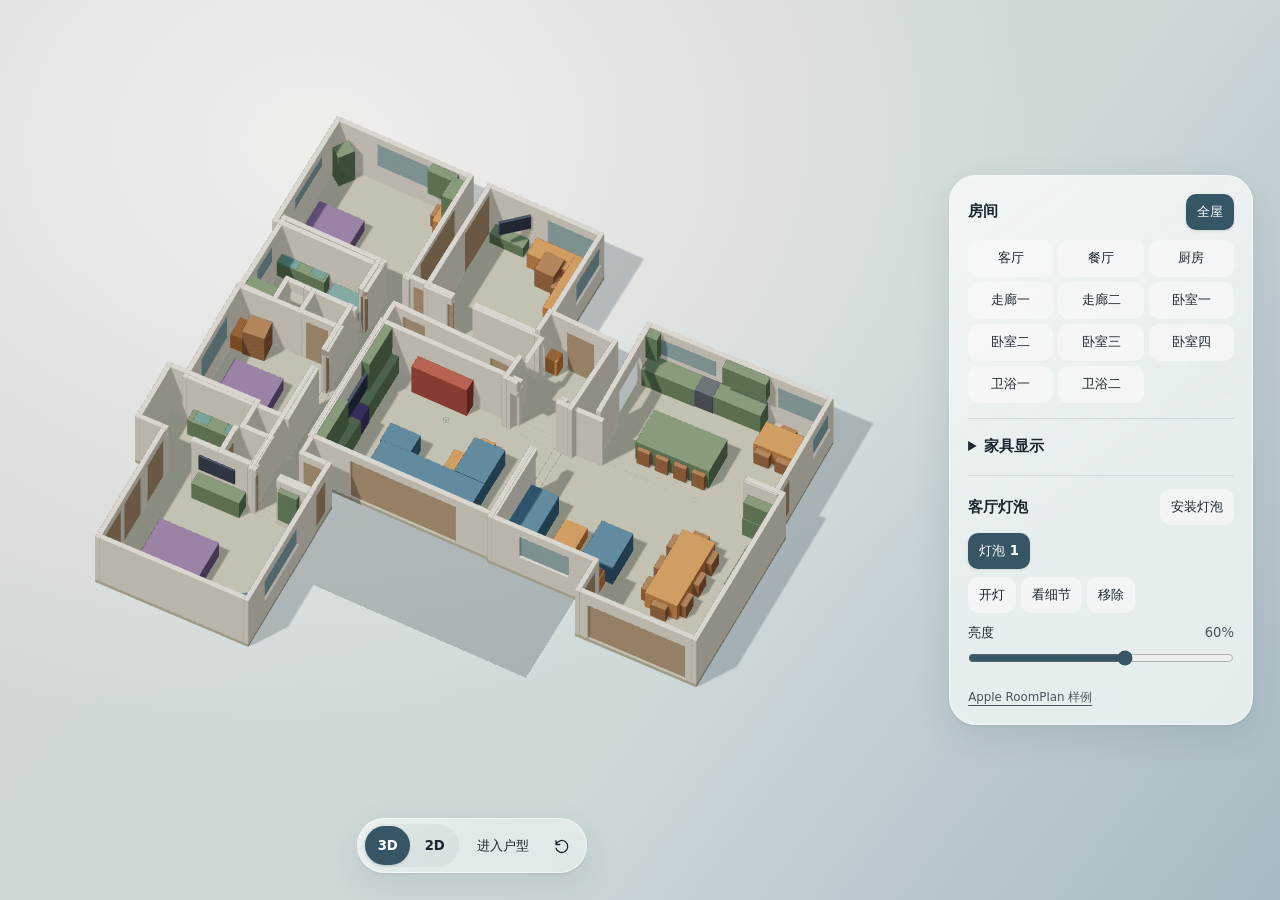
==== demo/index.html @ 9d57846a "Restructure: move demo app into demo/, keep only docs/ at root" ====
<!doctype html>
<html lang="zh-CN">
<head>
<meta charset="utf-8">
<meta name="viewport" content="width=device-width,initial-scale=1">
<title>智能家居</title>
<link rel="stylesheet" href="common.css">
<link rel="stylesheet" href="room.css">
<link rel="icon" href="data:,">
</head>
<body>
<main class="sheet">
  <div class="workspace">
    <section class="stage-shell" aria-label="户型视图">
      <div class="viewport" id="viewport" aria-label="同一个模型的 2D 和 3D 视图">
        <img id="fallback" src="assets/apple-roomplan/original-perspective.png" alt="Apple RoomPlan 客厅扫描模型的预览">
        <p id="renderError" class="render-error" role="status" hidden>无法启动 3D 渲染 · 显示客厅预览</p>
      </div>
      <div class="view-tools glass">
        <div class="view-switch" role="group" aria-label="视角">
          <button id="orbitView" type="button" aria-pressed="true">3D</button>
          <button id="topView" type="button" aria-pressed="false">2D</button>
        </div>
        <div class="view-actions">
          <button type="button" id="walkToggle" aria-pressed="false">进入户型</button>
          <button type="button" id="reset" aria-label="复位视角" title="复位视角">
            <svg aria-hidden="true" width="18" height="18" viewBox="0 0 24 24" fill="none" stroke="currentColor" stroke-width="1.7" stroke-linecap="round" stroke-linejoin="round"><path d="M4 5v5h5M4.5 9A8 8 0 1 1 4 15"/></svg>
          </button>
        </div>
      </div>
    </section>
    <aside class="details glass" aria-label="房间和设备">
      <section class="rooms-panel" aria-labelledby="roomsTitle">
        <div class="detail-heading"><h2 id="roomsTitle">房间</h2><button id="wholeHome" type="button" aria-pressed="true">全屋</button></div>
        <div id="roomList" class="room-list" aria-label="定位房间"></div>
        <div id="adjacent" class="adjacent" hidden><div class="detail-heading"><h2>通往</h2></div><div id="roomLinks" class="room-list"></div></div>
        <p id="walkStatus" class="walk-status" role="status" hidden></p>
      </section>
      <details class="furniture-panel"><summary>家具显示</summary>
        <label class="visibility"><input id="objects" type="checkbox" checked><span>显示家具</span></label>
        <ul id="legend" class="legend" aria-label="家具分类"></ul>
        <label class="color-setting"><input id="colors" type="checkbox" checked> 按类别着色</label>
      </details>
      <section class="lighting" aria-labelledby="lightTitle">
        <div class="detail-heading"><h2 id="lightTitle">客厅灯泡</h2><button id="installBulb" type="button" aria-pressed="false">安装灯泡</button></div>
        <p class="placement-note" id="bulbNotice" role="status"></p>
        <div class="bulb-list" id="bulbList" role="group" aria-label="已安装灯泡"></div>
        <div id="bulbControls" hidden>
          <div class="bulb-actions">
            <button id="lamp" type="button" aria-pressed="false">开灯</button>
            <button id="inspectBulb" type="button" aria-pressed="false">看细节</button>
            <button id="removeBulb" type="button">移除</button>
          </div>
          <label class="level" for="brightness"><span>亮度</span><output id="brightnessValue">60%</output></label>
          <input type="range" id="brightness" min="1" max="100" value="60">
        </div>
      </section>
      <footer class="source"><a href="https://developer.apple.com/documentation/roomplan/merging-multiple-scans-into-a-single-structure">Apple RoomPlan 样例</a></footer>
    </aside>
  </div>
</main>
<script src="vendor/three.min.js"></script>
<script src="assets/apple-roomplan/home-mesh.js"></script>
<script src="assets/led-bulb/bulb.js"></script>
<script src="api.js"></script>
<script src="bulbs.js"></script>
<script src="walk.js"></script>
<script src="room.js"></script>
</body>
</html>
---- demo/common.css ----
.demo-login{color:#1b2927;background:#f9faf7;border:1px solid #546963;box-shadow:0 18px 50px #12251e29;width:min(360px,calc(100vw - 36px));padding:24px}
.demo-login::backdrop{background:#1b292758}
.demo-login h2{font-size:1.25rem;margin:0 0 10px}
.demo-login p{margin:0 0 12px;color:#526761}
.demo-login label{display:grid;gap:5px}
.demo-login input{padding:.45rem;border:1px solid #879e96;background:white;font:inherit}
.demo-login button{margin-top:4px;padding:.45rem .85rem;background:#183b37;border:1px solid #183b37;color:white;font:inherit}
.demo-login .login-error{color:#9a3826;margin:.5rem 0}
---- demo/room.css ----
:root {
  color-scheme:light;
  --ink:#1c2730;
  --quiet:#4a5660;
  --divider:#2338451e;
  --selection:#365665;
  --focus:#245f78;
  --glass:#edf2f2d9;
  --glass-edge:#fff9;
  --shadow:0 1px 2px #172a3816,0 12px 36px #21364219;
  --ambient:radial-gradient(ellipse at 25% 16%,#f1eeea 0%,#f1eeea00 56%),
    linear-gradient(127deg,#d4d9d7 13%,#cdd8d9 60%,#a7b9c3 100%);
  font:15px/1.45 -apple-system,BlinkMacSystemFont,"PingFang SC","Microsoft YaHei",system-ui,sans-serif;
}
* { box-sizing:border-box }
body { margin:0; color:var(--ink); background:var(--ambient); min-height:100vh; -webkit-font-smoothing:antialiased }
button,input,a { font:inherit }
button { color:inherit; cursor:pointer; touch-action:manipulation; -webkit-tap-highlight-color:transparent }
button:disabled,input:disabled { cursor:default; opacity:.52 }
:focus-visible { outline:2px solid var(--focus);outline-offset:2px }
[hidden] { display:none!important }
a { color:inherit;text-underline-offset:4px }
a:hover { color:var(--focus) }
h2,p { margin:0 }
h2 { font-size:1rem;font-weight:650 }
.glass {
  background:linear-gradient(145deg,#ffffff60,#ffffff10 55%),var(--glass);
  border:1px solid var(--glass-edge);
  box-shadow:var(--shadow);
  -webkit-backdrop-filter:blur(25px) saturate(112%);
  backdrop-filter:blur(25px) saturate(112%);
}
.workspace {
  display:grid;
  grid-template-columns:minmax(0,3fr) minmax(224px,1fr);
  gap:clamp(14px,1.6vw,30px);
  min-height:520px;
  height:100vh;
  height:100dvh;
  padding:clamp(12px,2.1vw,32px);
  padding-left:clamp(5px,1.25vw,24px);
}
.stage-shell { display:grid;grid-template-rows:minmax(0,1fr) auto;min-width:0;min-height:0;row-gap:5px }
.viewport { position:relative;min-width:0;min-height:0;overflow:hidden;border-radius:22px }
.viewport canvas,.viewport img { display:block;width:100%;height:100% }
.viewport img { object-fit:contain }
.viewport canvas { cursor:grab;touch-action:none }
.viewport canvas:active { cursor:grabbing }
.viewport canvas:focus-visible { outline-offset:-4px }
.viewport canvas.is-installing { cursor:crosshair }
.render-error { position:absolute;bottom:14px;left:14px;margin:0;color:var(--quiet);font-size:.88rem }
.view-tools { justify-self:center;display:flex;align-items:center;gap:7px;padding:5px;border-radius:100px;--glass:#e6eeeeae }
.view-switch,.view-actions { display:flex;align-items:center;gap:2px }
.view-switch { background:#3347550e;border-radius:40px;padding:2px }
.view-tools button,.details button {
  border:1px solid transparent;
  border-radius:10px;
  background:#f8fbfb9c;
  min-height:36px;
  padding:5px 10px;
  font-size:.88rem;
  font-weight:550;
  transition:background .18s ease,color .18s ease,box-shadow .18s ease;
}
.view-tools button { min-height:39px;min-width:45px;border-radius:50px;background:transparent }
#reset { min-width:39px;padding-inline:8px;display:grid;place-items:center }
.view-tools button:hover:not(:disabled),.details button:hover:not(:disabled) { background:#fff }
.view-tools button[aria-pressed=true],.details button[aria-pressed=true] {
  background:var(--selection);color:#fff;box-shadow:0 1px 3px #22384722
}
.view-tools button[aria-pressed=true]:hover,.details button[aria-pressed=true]:hover { background:#2f4d5a }
.details {
  align-self:center;
  max-height:100%;
  overflow:auto;
  scrollbar-width:thin;
  border-radius:27px;
  padding:clamp(14px,1.42vw,22px);
  line-height:1.5;
}
.details section,.details details { min-width:0 }
.detail-heading { display:flex;align-items:center;justify-content:space-between;gap:7px }
.detail-heading button { flex:none }
.room-list { display:grid;grid-template-columns:repeat(3,minmax(0,1fr));gap:5px;margin-top:10px }
.room-list button { min-width:0;min-height:37px;padding-inline:1px;text-align:center }
.adjacent { margin-top:15px }
.adjacent h2 { color:var(--quiet);font-size:.86rem }
.walk-status,.placement-note { margin:10px 0 0;font-size:.88rem;color:var(--quiet) }
.placement-note:empty { display:none }
.furniture-panel,.lighting { border-top:1px solid var(--divider);margin-top:15px;padding-top:13px }
.furniture-panel summary { cursor:pointer;font-weight:650;padding-block:3px }
.furniture-panel[open] summary { margin-bottom:7px }
.visibility,.color-setting { display:flex;align-items:center;gap:7px;font-size:.91rem;min-height:32px }
input { accent-color:var(--selection) }
.visibility input,.color-setting input { margin:0 }
.legend { list-style:none;padding:0;margin:4px 0 7px }
.legend li { display:grid;grid-template-columns:10px 1fr auto;gap:8px;align-items:center;min-height:27px;border-bottom:1px solid var(--divider);font-size:.86rem }
.legend .swatch { display:block;width:9px;height:9px;border-radius:3px;background:var(--swatch);border:1px solid #20392e35 }
.legend.is-muted .swatch { background:#e0e4e1 }
.legend .count,.level output { color:var(--quiet);font-variant-numeric:tabular-nums }
.bulb-list,.bulb-actions { display:flex;flex-wrap:wrap;gap:5px }
.bulb-list:not(:empty) { margin:8px 0 }
.level { display:flex;justify-content:space-between;margin-top:10px;font-size:.88rem }
input[type=range] { width:100%;margin:7px 0 0 }
.source { margin-top:16px;color:var(--quiet);font-size:.79rem }
.demo-login {
  border-radius:26px;
  color:var(--ink);
  background:var(--glass);
  border:1px solid var(--glass-edge);
  box-shadow:var(--shadow);
  -webkit-backdrop-filter:blur(26px);
  backdrop-filter:blur(26px);
}
.demo-login::backdrop { background:#22344038;-webkit-backdrop-filter:blur(5px);backdrop-filter:blur(5px) }
.demo-login input { border-radius:9px }
.demo-login button { border-radius:100px;background:var(--selection);border-color:var(--selection) }
@media (max-width:760px) {
  .workspace { display:block;height:auto;min-height:0;padding:10px 12px 18px }
  .stage-shell { height:73svh;min-height:310px;margin-bottom:14px }
  .details { max-height:none;padding:16px }
  .room-list { grid-template-columns:repeat(4,minmax(0,1fr)) }
  .room-list button { min-height:42px }
  .view-tools button { min-height:42px }
}
@media (prefers-reduced-motion:reduce) {
  * { transition:none!important }
}
@media (prefers-reduced-transparency:reduce) {
  .glass,.demo-login { background:#edf2f2;-webkit-backdrop-filter:none;backdrop-filter:none }
}
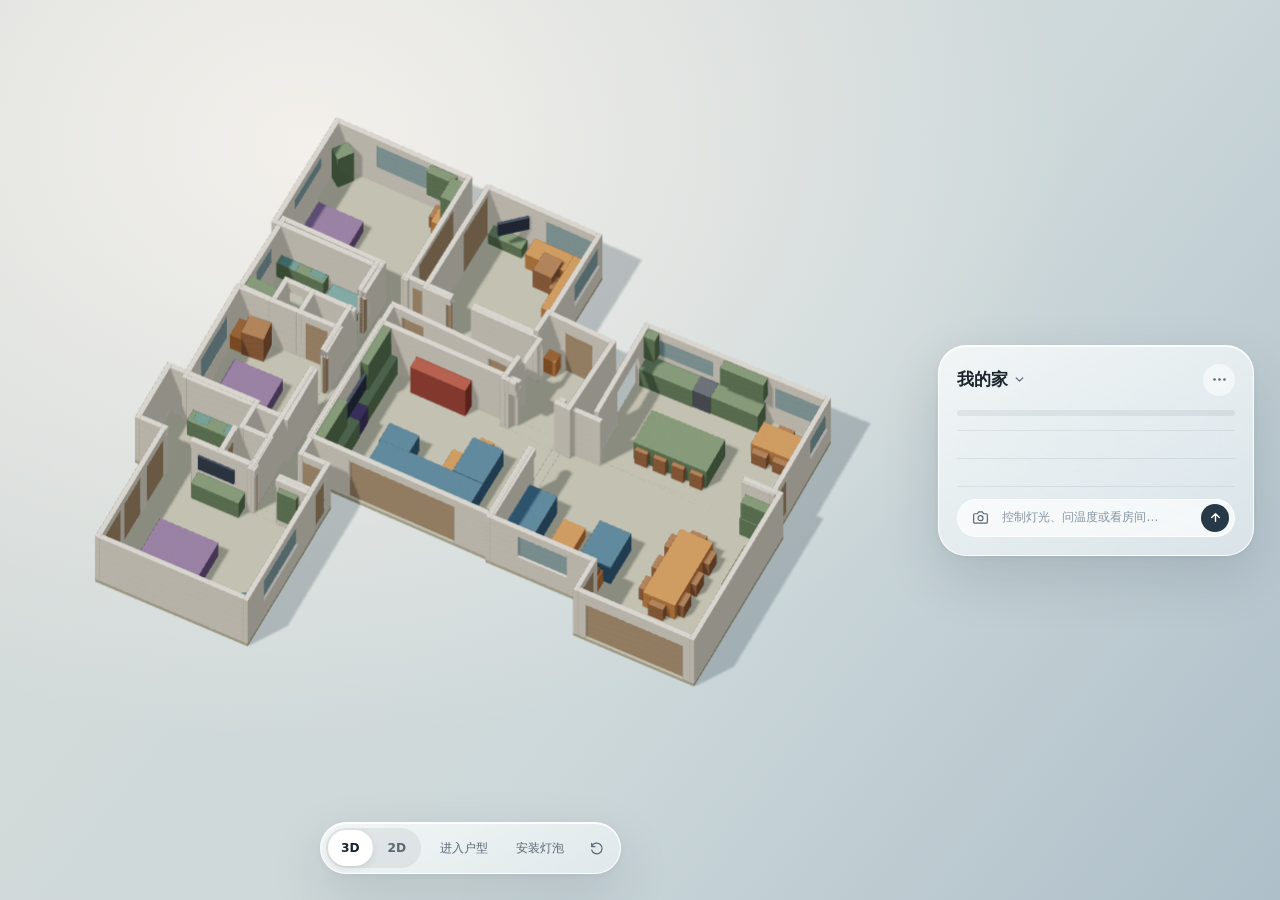
==== commit 9b0a4cdc: "feat(demo): 完成五层架构后端、HassIL槽位与多步编排及双栏3D空间动画优化" ====
--- a/demo/index.html
+++ b/demo/index.html
@@ -3,67 +3,184 @@
 <head>
 <meta charset="utf-8">
 <meta name="viewport" content="width=device-width,initial-scale=1">
-<title>智能家居</title>
-<link rel="stylesheet" href="common.css">
+<title>家庭</title>
 <link rel="stylesheet" href="room.css">
 <link rel="icon" href="data:,">
 </head>
 <body>
 <main class="sheet">
   <div class="workspace">
-    <section class="stage-shell" aria-label="户型视图">
-      <div class="viewport" id="viewport" aria-label="同一个模型的 2D 和 3D 视图">
-        <img id="fallback" src="assets/apple-roomplan/original-perspective.png" alt="Apple RoomPlan 客厅扫描模型的预览">
-        <p id="renderError" class="render-error" role="status" hidden>无法启动 3D 渲染 · 显示客厅预览</p>
+    <!-- Left Stage: Continuous 3D/2D WebGL Viewport + Bottom Floating Pill -->
+    <section class="stage-shell" aria-label="空间视图">
+      <div class="viewport" id="viewport" aria-label="2D 与 3D 连续视图">
+        <img id="fallback" src="assets/apple-roomplan/original-perspective.png" alt="客厅预览" hidden>
+        <p id="renderError" class="render-error" role="status" hidden>无法启动 3D 渲染</p>
+        <div id="stageToast" class="stage-toast" role="status" hidden></div>
       </div>
-      <div class="view-tools glass">
-        <div class="view-switch" role="group" aria-label="视角">
+
+      <div class="view-tools glass" role="toolbar" aria-label="视角">
+        <div class="view-switch" role="group" aria-label="维度">
           <button id="orbitView" type="button" aria-pressed="true">3D</button>
           <button id="topView" type="button" aria-pressed="false">2D</button>
         </div>
         <div class="view-actions">
           <button type="button" id="walkToggle" aria-pressed="false">进入户型</button>
+          <button type="button" id="installBulb" aria-pressed="false">安装灯泡</button>
           <button type="button" id="reset" aria-label="复位视角" title="复位视角">
-            <svg aria-hidden="true" width="18" height="18" viewBox="0 0 24 24" fill="none" stroke="currentColor" stroke-width="1.7" stroke-linecap="round" stroke-linejoin="round"><path d="M4 5v5h5M4.5 9A8 8 0 1 1 4 15"/></svg>
+            <svg aria-hidden="true" width="16" height="16" viewBox="0 0 24 24" fill="none" stroke="currentColor" stroke-width="1.8" stroke-linecap="round" stroke-linejoin="round"><path d="M4 5v5h5M4.5 9A8 8 0 1 1 4 15"/></svg>
           </button>
         </div>
       </div>
     </section>
-    <aside class="details glass" aria-label="房间和设备">
-      <section class="rooms-panel" aria-labelledby="roomsTitle">
-        <div class="detail-heading"><h2 id="roomsTitle">房间</h2><button id="wholeHome" type="button" aria-pressed="true">全屋</button></div>
-        <div id="roomList" class="room-list" aria-label="定位房间"></div>
-        <div id="adjacent" class="adjacent" hidden><div class="detail-heading"><h2>通往</h2></div><div id="roomLinks" class="room-list"></div></div>
-        <p id="walkStatus" class="walk-status" role="status" hidden></p>
+
+    <!-- Right Floating Glass Card: Calm, Minimalist Apple Home Control -->
+    <aside class="details glass" aria-label="家庭控制">
+      <header class="panel-top">
+        <button id="homeMenuBtn" type="button" class="home-picker" aria-haspopup="listbox" aria-expanded="false">
+          <span id="homeTitleText">我的家</span>
+          <svg width="13" height="13" viewBox="0 0 24 24" fill="none" stroke="currentColor" stroke-width="2.4" stroke-linecap="round" stroke-linejoin="round" aria-hidden="true"><path d="M6 9l6 6 6-6"/></svg>
+        </button>
+        <button id="moreMenuBtn" type="button" class="more-btn" aria-label="更多选项" aria-haspopup="listbox" aria-expanded="false">
+          <svg width="17" height="17" viewBox="0 0 24 24" fill="currentColor" aria-hidden="true"><circle cx="5" cy="12" r="1.8"/><circle cx="12" cy="12" r="1.8"/><circle cx="19" cy="12" r="1.8"/></svg>
+        </button>
+      </header>
+
+      <!-- Scenes: Clean 4-pill Segmented Strip -->
+      <div class="scene-bar" id="sceneStrip" role="group" aria-label="场景"></div>
+
+      <!-- Rooms: Clean 4-column Symmetrical Grid + Adjacent Links -->
+      <section class="panel-block" aria-label="房间">
+        <div class="room-grid" id="roomList" role="tablist"></div>
+        <div id="adjacent" class="adjacent-row" hidden>
+          <span>通往</span>
+          <div id="roomLinks" class="adjacent-links"></div>
+        </div>
+        <p id="walkStatus" class="quiet-status" role="status" hidden></p>
       </section>
-      <details class="furniture-panel"><summary>家具显示</summary>
-        <label class="visibility"><input id="objects" type="checkbox" checked><span>显示家具</span></label>
-        <ul id="legend" class="legend" aria-label="家具分类"></ul>
-        <label class="color-setting"><input id="colors" type="checkbox" checked> 按类别着色</label>
-      </details>
-      <section class="lighting" aria-labelledby="lightTitle">
-        <div class="detail-heading"><h2 id="lightTitle">客厅灯泡</h2><button id="installBulb" type="button" aria-pressed="false">安装灯泡</button></div>
-        <p class="placement-note" id="bulbNotice" role="status"></p>
-        <div class="bulb-list" id="bulbList" role="group" aria-label="已安装灯泡"></div>
-        <div id="bulbControls" hidden>
-          <div class="bulb-actions">
-            <button id="lamp" type="button" aria-pressed="false">开灯</button>
-            <button id="inspectBulb" type="button" aria-pressed="false">看细节</button>
-            <button id="removeBulb" type="button">移除</button>
+
+      <!-- Accessories: Clean 2-Column Tiles + Direct Tactile Control -->
+      <section class="panel-block" aria-label="设备">
+        <p class="quiet-status" id="bulbNotice" role="status"></p>
+        <div class="acc-grid" id="deviceChips" role="group" aria-label="设备"></div>
+        <div id="deviceControls" class="ctrl-area"></div>
+      </section>
+
+      <!-- Minimalist Voice Assistant & Indoor Room Camera Bar -->
+      <div class="assistant-wrap">
+        <div id="camStrip" class="indoor-cam-card" hidden>
+          <div class="indoor-cam-frame">
+            <img id="camThumb" alt="房间室内摄像头实时画面">
+            <button type="button" id="camRoomSwitchBtn" class="cam-badge-btn" aria-haspopup="listbox">
+              <span class="cam-live-dot" aria-hidden="true"></span>
+              <span id="camRoomLabel">客厅镜头</span>
+              <svg width="10" height="10" viewBox="0 0 24 24" fill="none" stroke="currentColor" stroke-width="2.6" stroke-linecap="round" stroke-linejoin="round"><path d="M6 9l6 6 6-6"/></svg>
+            </button>
+            <button type="button" id="clearCamBtn" class="cam-close-btn" aria-label="关闭画面">✕</button>
           </div>
-          <label class="level" for="brightness"><span>亮度</span><output id="brightnessValue">60%</output></label>
-          <input type="range" id="brightness" min="1" max="100" value="60">
+          <input type="file" id="camUploadInput" accept="image/*" hidden>
         </div>
-      </section>
-      <footer class="source"><a href="https://developer.apple.com/documentation/roomplan/merging-multiple-scans-into-a-single-structure">Apple RoomPlan 样例</a></footer>
+        <div id="replyBubble" class="siri-card" hidden></div>
+        <form id="butlerForm" class="ask-bar">
+          <button type="button" id="snapViewBtn" class="ask-cam-btn" title="查看房间室内摄像头" aria-label="查看房间室内摄像头">
+            <svg width="15" height="15" viewBox="0 0 24 24" fill="none" stroke="currentColor" stroke-width="1.9" stroke-linecap="round" stroke-linejoin="round"><path d="M23 19a2 2 0 0 1-2 2H3a2 2 0 0 1-2-2V8a2 2 0 0 1 2-2h4l2-3h6l2 3h4a2 2 0 0 1 2 2z"/><circle cx="12" cy="13" r="4"/></svg>
+          </button>
+          <input id="butlerInput" type="text" placeholder="控制灯光、问温度或看房间…" autocomplete="off">
+          <button type="submit" class="ask-send-btn" aria-label="发送">
+            <svg width="13" height="13" viewBox="0 0 24 24" fill="none" stroke="currentColor" stroke-width="2.6" stroke-linecap="round" stroke-linejoin="round"><path d="M12 19V5M5 12l7-7 7 7"/></svg>
+          </button>
+        </form>
+      </div>
     </aside>
   </div>
 </main>
+
+<!-- Sheet: Environment & Room DND (Opened from `⋯` menu) -->
+<dialog id="envModal" class="glass modal-sheet">
+  <form id="envForm" class="modal-body">
+    <div class="modal-head">
+      <h2>环境与传感器</h2>
+      <button type="button" class="close-circle" data-close="envModal" aria-label="关闭">✕</button>
+    </div>
+    <div class="seg-bar" id="seasonSeg" role="radiogroup" aria-label="季节">
+      <button type="button" data-season="春" aria-pressed="false">春</button>
+      <button type="button" data-season="夏" aria-pressed="true">夏</button>
+      <button type="button" data-season="秋" aria-pressed="false">秋</button>
+      <button type="button" data-season="冬" aria-pressed="false">冬</button>
+    </div>
+    <input type="hidden" name="season" value="夏">
+    <div class="grid-3">
+      <label class="field-box"><span>室温 °C</span><input type="number" name="indoor" step="0.5" value="26"></label>
+      <label class="field-box"><span>湿度 %</span><input type="number" name="humidity" value="55"></label>
+      <label class="field-box"><span>照度 lx</span><input type="number" name="lux" value="120"></label>
+    </div>
+    <div id="occMatrix" class="occ-list"></div>
+    <div class="modal-foot">
+      <button type="button" class="btn-secondary" data-close="envModal">完成</button>
+      <button type="submit" class="btn-primary">更新环境</button>
+    </div>
+  </form>
+</dialog>
+
+<!-- Sheet: Add Accessory Type (Opened from `⋯` menu) -->
+<dialog id="typeModal" class="glass modal-sheet">
+  <form id="typeForm" class="modal-body">
+    <div class="modal-head">
+      <h2>添加配件类型</h2>
+      <button type="button" class="close-circle" data-close="typeModal" aria-label="关闭">✕</button>
+    </div>
+    <div class="grid-2">
+      <label class="field-box"><span>编码</span><input name="code" value="purifier" required></label>
+      <label class="field-box"><span>名称</span><input name="name" value="新风除湿机" required></label>
+    </div>
+    <div class="grid-2">
+      <label class="field-box"><span>参数键</span><input name="capKey" value="target_rh" required></label>
+      <label class="field-box"><span>参数名</span><input name="capLabel" value="目标湿度" required></label>
+    </div>
+    <div class="grid-3">
+      <label class="field-box"><span>最小值</span><input type="number" name="capMin" value="35"></label>
+      <label class="field-box"><span>最大值</span><input type="number" name="capMax" value="75"></label>
+      <label class="field-box"><span>单位</span><input name="capUnit" value="%"></label>
+    </div>
+    <p class="err-text" id="typeErr"></p>
+    <div class="modal-foot">
+      <button type="button" class="btn-secondary" data-close="typeModal">取消</button>
+      <button type="submit" class="btn-primary">添加</button>
+    </div>
+  </form>
+</dialog>
+
+<!-- Sheet: New Scene (Opened from `⋯` menu) -->
+<dialog id="sceneModal" class="glass modal-sheet">
+  <form id="sceneForm" class="modal-body">
+    <div class="modal-head">
+      <h2>新建场景</h2>
+      <button type="button" class="close-circle" data-close="sceneModal" aria-label="关闭">✕</button>
+    </div>
+    <div class="grid-2">
+      <label class="field-box"><span>标识</span><input name="id" value="reading" required></label>
+      <label class="field-box"><span>名称</span><input name="name" value="阅读" required></label>
+    </div>
+    <div class="field-box">
+      <span>配件</span>
+      <input type="hidden" name="deviceId" id="sceneDevValue">
+      <button type="button" id="sceneDevBtn" class="dropdown-trigger" aria-haspopup="listbox">
+        <span id="sceneDevLabel">选择配件</span>
+        <svg width="12" height="12" viewBox="0 0 24 24" fill="none" stroke="currentColor" stroke-width="2.4" stroke-linecap="round" stroke-linejoin="round"><path d="M6 9l6 6 6-6"/></svg>
+      </button>
+    </div>
+    <label class="field-box"><span>设定值</span><input name="val" value="85" placeholder="如 80 / 25 / true"></label>
+    <p class="err-text" id="sceneErr"></p>
+    <div class="modal-foot">
+      <button type="button" class="btn-secondary" data-close="sceneModal">取消</button>
+      <button type="submit" class="btn-primary">保存</button>
+    </div>
+  </form>
+</dialog>
+
 <script src="vendor/three.min.js"></script>
 <script src="assets/apple-roomplan/home-mesh.js"></script>
 <script src="assets/led-bulb/bulb.js"></script>
 <script src="api.js"></script>
-<script src="bulbs.js"></script>
 <script src="walk.js"></script>
 <script src="room.js"></script>
 </body>
--- a/demo/room.css
+++ b/demo/room.css
@@ -1,131 +1,1106 @@
 :root {
-  color-scheme:light;
-  --ink:#1c2730;
-  --quiet:#4a5660;
-  --divider:#2338451e;
-  --selection:#365665;
-  --focus:#245f78;
-  --glass:#edf2f2d9;
-  --glass-edge:#fff9;
-  --shadow:0 1px 2px #172a3816,0 12px 36px #21364219;
-  --ambient:radial-gradient(ellipse at 25% 16%,#f1eeea 0%,#f1eeea00 56%),
-    linear-gradient(127deg,#d4d9d7 13%,#cdd8d9 60%,#a7b9c3 100%);
-  font:15px/1.45 -apple-system,BlinkMacSystemFont,"PingFang SC","Microsoft YaHei",system-ui,sans-serif;
-}
-* { box-sizing:border-box }
-body { margin:0; color:var(--ink); background:var(--ambient); min-height:100vh; -webkit-font-smoothing:antialiased }
-button,input,a { font:inherit }
-button { color:inherit; cursor:pointer; touch-action:manipulation; -webkit-tap-highlight-color:transparent }
-button:disabled,input:disabled { cursor:default; opacity:.52 }
-:focus-visible { outline:2px solid var(--focus);outline-offset:2px }
-[hidden] { display:none!important }
-a { color:inherit;text-underline-offset:4px }
-a:hover { color:var(--focus) }
-h2,p { margin:0 }
-h2 { font-size:1rem;font-weight:650 }
+  color-scheme: light;
+  --ink: #1a242d;
+  --quiet: #5a6874;
+  --muted: #8694a0;
+  --line: rgba(24, 38, 50, 0.08);
+  --active: #273946;
+  --danger: #d1382c;
+  --glass: linear-gradient(155deg, rgba(255, 255, 255, 0.74), rgba(240, 245, 247, 0.6));
+  --glass-edge: rgba(255, 255, 255, 0.84);
+  --shadow:
+    inset 0 1px 0 rgba(255, 255, 255, 0.9),
+    0 22px 56px rgba(18, 32, 44, 0.13),
+    0 2px 8px rgba(18, 32, 44, 0.05);
+  --ambient:
+    radial-gradient(ellipse at 24% 16%, #f3f0eb 0%, #f3f0eb00 56%),
+    linear-gradient(128deg, #d5dbd9 12%, #cdd8da 58%, #aebfc9 100%);
+  --ease-spring: cubic-bezier(0.22, 1, 0.36, 1);
+  --ease-pop: cubic-bezier(0.34, 1.56, 0.64, 1);
+  --ease-soft: cubic-bezier(0.25, 0.8, 0.25, 1);
+  font: 14.5px/1.42 -apple-system, BlinkMacSystemFont, "SF Pro Text", "PingFang SC", system-ui, sans-serif;
+}
+
+* { box-sizing: border-box; }
+
+body {
+  margin: 0;
+  color: var(--ink);
+  background: var(--ambient);
+  min-height: 100vh;
+  overflow: hidden;
+  -webkit-font-smoothing: antialiased;
+}
+
+button, input, a { font: inherit; color: inherit; }
+button {
+  cursor: pointer;
+  border: 0;
+  background: none;
+  padding: 0;
+  touch-action: manipulation;
+  -webkit-tap-highlight-color: transparent;
+}
+button:disabled, input:disabled { cursor: default; opacity: 0.42; }
+:focus-visible { outline: 2px solid rgba(39, 57, 70, 0.45); outline-offset: 2px; }
+[hidden] { display: none !important; }
+h2, p { margin: 0; }
+
 .glass {
-  background:linear-gradient(145deg,#ffffff60,#ffffff10 55%),var(--glass);
-  border:1px solid var(--glass-edge);
-  box-shadow:var(--shadow);
-  -webkit-backdrop-filter:blur(25px) saturate(112%);
-  backdrop-filter:blur(25px) saturate(112%);
-}
+  background: var(--glass);
+  border: 1px solid var(--glass-edge);
+  box-shadow: var(--shadow);
+  -webkit-backdrop-filter: blur(38px) saturate(150%);
+  backdrop-filter: blur(38px) saturate(150%);
+}
+
+/* ==========================================================================
+   Spatial 2-Column Layout (Restrained Floating Card)
+   ========================================================================== */
 .workspace {
-  display:grid;
-  grid-template-columns:minmax(0,3fr) minmax(224px,1fr);
-  gap:clamp(14px,1.6vw,30px);
-  min-height:520px;
-  height:100vh;
-  height:100dvh;
-  padding:clamp(12px,2.1vw,32px);
-  padding-left:clamp(5px,1.25vw,24px);
-}
-.stage-shell { display:grid;grid-template-rows:minmax(0,1fr) auto;min-width:0;min-height:0;row-gap:5px }
-.viewport { position:relative;min-width:0;min-height:0;overflow:hidden;border-radius:22px }
-.viewport canvas,.viewport img { display:block;width:100%;height:100% }
-.viewport img { object-fit:contain }
-.viewport canvas { cursor:grab;touch-action:none }
-.viewport canvas:active { cursor:grabbing }
-.viewport canvas:focus-visible { outline-offset:-4px }
-.viewport canvas.is-installing { cursor:crosshair }
-.render-error { position:absolute;bottom:14px;left:14px;margin:0;color:var(--quiet);font-size:.88rem }
-.view-tools { justify-self:center;display:flex;align-items:center;gap:7px;padding:5px;border-radius:100px;--glass:#e6eeeeae }
-.view-switch,.view-actions { display:flex;align-items:center;gap:2px }
-.view-switch { background:#3347550e;border-radius:40px;padding:2px }
-.view-tools button,.details button {
-  border:1px solid transparent;
-  border-radius:10px;
-  background:#f8fbfb9c;
-  min-height:36px;
-  padding:5px 10px;
-  font-size:.88rem;
-  font-weight:550;
-  transition:background .18s ease,color .18s ease,box-shadow .18s ease;
-}
-.view-tools button { min-height:39px;min-width:45px;border-radius:50px;background:transparent }
-#reset { min-width:39px;padding-inline:8px;display:grid;place-items:center }
-.view-tools button:hover:not(:disabled),.details button:hover:not(:disabled) { background:#fff }
-.view-tools button[aria-pressed=true],.details button[aria-pressed=true] {
-  background:var(--selection);color:#fff;box-shadow:0 1px 3px #22384722
-}
-.view-tools button[aria-pressed=true]:hover,.details button[aria-pressed=true]:hover { background:#2f4d5a }
+  display: grid;
+  grid-template-columns: minmax(0, 1fr) clamp(316px, 24vw, 356px);
+  gap: clamp(14px, 1.8vw, 28px);
+  height: 100vh;
+  height: 100dvh;
+  padding: clamp(12px, 2vw, 26px);
+}
+
+.stage-shell {
+  display: grid;
+  grid-template-rows: minmax(0, 1fr) auto;
+  min-width: 0;
+  min-height: 0;
+  row-gap: 8px;
+}
+
+.viewport {
+  position: relative;
+  min-width: 0;
+  min-height: 0;
+  overflow: hidden;
+  border-radius: 24px;
+}
+.viewport canvas, .viewport img { display: block; width: 100%; height: 100%; }
+.viewport img { object-fit: contain; }
+.viewport canvas { cursor: grab; touch-action: none; }
+.viewport canvas:active { cursor: grabbing; }
+.viewport canvas.is-installing { cursor: crosshair; }
+
+.render-error {
+  position: absolute;
+  bottom: 16px;
+  left: 16px;
+  color: var(--quiet);
+  font-size: 0.85rem;
+}
+
+.stage-toast {
+  position: absolute;
+  bottom: 18px;
+  left: 50%;
+  transform: translate3d(-50%, 0, 0);
+  padding: 7px 16px;
+  border-radius: 999px;
+  font-size: 0.82rem;
+  color: #fff;
+  background: rgba(24, 34, 44, 0.82);
+  -webkit-backdrop-filter: blur(18px);
+  backdrop-filter: blur(18px);
+  pointer-events: none;
+  z-index: 6;
+  animation: toastFloatIn 0.26s var(--ease-spring);
+}
+.stage-toast.is-bad { background: rgba(185, 42, 34, 0.88); }
+@keyframes toastFloatIn {
+  from { opacity: 0; transform: translate3d(-50%, 10px, 0) scale(0.95); }
+  to { opacity: 1; transform: translate3d(-50%, 0, 0) scale(1); }
+}
+
+/* Bottom Floating Pill Ornament */
+.view-tools {
+  justify-self: center;
+  display: inline-flex;
+  align-items: center;
+  gap: 6px;
+  padding: 5px;
+  border-radius: 999px;
+  transition: transform 0.24s var(--ease-spring), box-shadow 0.24s ease;
+}
+.view-switch, .view-actions { display: inline-flex; align-items: center; gap: 2px; }
+.view-switch {
+  position: relative;
+  background: rgba(26, 36, 45, 0.065);
+  border-radius: 999px;
+  padding: 2px;
+}
+.view-tools button {
+  position: relative;
+  z-index: 1;
+  min-height: 36px;
+  min-width: 44px;
+  padding: 0 13px;
+  border-radius: 999px;
+  font-size: 0.84rem;
+  font-weight: 560;
+  color: var(--quiet);
+  transition: background 0.18s ease, color 0.18s ease, transform 0.16s var(--ease-spring), box-shadow 0.18s ease;
+}
+.view-tools button:active:not(:disabled) { transform: scale(0.94); }
+.view-tools button:hover:not(:disabled):not([aria-pressed="true"]) {
+  background: rgba(255, 255, 255, 0.55);
+  color: var(--ink);
+}
+.view-switch:not(.has-pill-thumb) button[aria-pressed="true"] {
+  background: #fff;
+  color: var(--ink);
+  box-shadow: 0 1px 4px rgba(15, 28, 40, 0.12);
+}
+.view-switch.has-pill-thumb button[aria-pressed="true"] {
+  color: var(--ink);
+}
+.view-switch.has-pill-thumb button:hover:not(:disabled) {
+  background: transparent;
+}
+.view-actions button[aria-pressed="true"] {
+  background: var(--active);
+  color: #fff;
+  box-shadow: 0 3px 10px rgba(39, 57, 70, 0.22);
+}
+#reset { min-width: 36px; padding: 0; display: grid; place-items: center; }
+#reset svg { transition: transform 0.38s var(--ease-spring); }
+#reset:active svg { transform: rotate(-120deg); }
+
+/* ==========================================================================
+   Right Floating Minimalist Window
+   ========================================================================== */
 .details {
-  align-self:center;
-  max-height:100%;
-  overflow:auto;
-  scrollbar-width:thin;
-  border-radius:27px;
-  padding:clamp(14px,1.42vw,22px);
-  line-height:1.5;
-}
-.details section,.details details { min-width:0 }
-.detail-heading { display:flex;align-items:center;justify-content:space-between;gap:7px }
-.detail-heading button { flex:none }
-.room-list { display:grid;grid-template-columns:repeat(3,minmax(0,1fr));gap:5px;margin-top:10px }
-.room-list button { min-width:0;min-height:37px;padding-inline:1px;text-align:center }
-.adjacent { margin-top:15px }
-.adjacent h2 { color:var(--quiet);font-size:.86rem }
-.walk-status,.placement-note { margin:10px 0 0;font-size:.88rem;color:var(--quiet) }
-.placement-note:empty { display:none }
-.furniture-panel,.lighting { border-top:1px solid var(--divider);margin-top:15px;padding-top:13px }
-.furniture-panel summary { cursor:pointer;font-weight:650;padding-block:3px }
-.furniture-panel[open] summary { margin-bottom:7px }
-.visibility,.color-setting { display:flex;align-items:center;gap:7px;font-size:.91rem;min-height:32px }
-input { accent-color:var(--selection) }
-.visibility input,.color-setting input { margin:0 }
-.legend { list-style:none;padding:0;margin:4px 0 7px }
-.legend li { display:grid;grid-template-columns:10px 1fr auto;gap:8px;align-items:center;min-height:27px;border-bottom:1px solid var(--divider);font-size:.86rem }
-.legend .swatch { display:block;width:9px;height:9px;border-radius:3px;background:var(--swatch);border:1px solid #20392e35 }
-.legend.is-muted .swatch { background:#e0e4e1 }
-.legend .count,.level output { color:var(--quiet);font-variant-numeric:tabular-nums }
-.bulb-list,.bulb-actions { display:flex;flex-wrap:wrap;gap:5px }
-.bulb-list:not(:empty) { margin:8px 0 }
-.level { display:flex;justify-content:space-between;margin-top:10px;font-size:.88rem }
-input[type=range] { width:100%;margin:7px 0 0 }
-.source { margin-top:16px;color:var(--quiet);font-size:.79rem }
-.demo-login {
-  border-radius:26px;
-  color:var(--ink);
-  background:var(--glass);
-  border:1px solid var(--glass-edge);
-  box-shadow:var(--shadow);
-  -webkit-backdrop-filter:blur(26px);
-  backdrop-filter:blur(26px);
-}
-.demo-login::backdrop { background:#22344038;-webkit-backdrop-filter:blur(5px);backdrop-filter:blur(5px) }
-.demo-login input { border-radius:9px }
-.demo-login button { border-radius:100px;background:var(--selection);border-color:var(--selection) }
-@media (max-width:760px) {
-  .workspace { display:block;height:auto;min-height:0;padding:10px 12px 18px }
-  .stage-shell { height:73svh;min-height:310px;margin-bottom:14px }
-  .details { max-height:none;padding:16px }
-  .room-list { grid-template-columns:repeat(4,minmax(0,1fr)) }
-  .room-list button { min-height:42px }
-  .view-tools button { min-height:42px }
-}
-@media (prefers-reduced-motion:reduce) {
-  * { transition:none!important }
-}
-@media (prefers-reduced-transparency:reduce) {
-  .glass,.demo-login { background:#edf2f2;-webkit-backdrop-filter:none;backdrop-filter:none }
-}
+  align-self: center;
+  display: flex;
+  flex-direction: column;
+  gap: 14px;
+  max-height: 100%;
+  overflow-y: auto;
+  overflow-x: hidden;
+  scrollbar-width: none;
+  border-radius: 28px;
+  padding: 18px;
+}
+.details > * { flex-shrink: 0; }
+.details::-webkit-scrollbar { display: none; }
+
+/* Header */
+.panel-top {
+  display: flex;
+  align-items: center;
+  justify-content: space-between;
+}
+.home-picker {
+  display: inline-flex;
+  align-items: center;
+  gap: 6px;
+  font-size: 1.16rem;
+  font-weight: 680;
+  letter-spacing: -0.02em;
+  padding: 4px 8px;
+  margin-left: -8px;
+  border-radius: 10px;
+  transition: background 0.18s ease, transform 0.16s var(--ease-spring);
+}
+.home-picker:hover { background: rgba(255, 255, 255, 0.55); }
+.home-picker:active { transform: scale(0.97); }
+.home-picker svg { color: var(--quiet); transition: transform 0.22s var(--ease-spring); }
+.home-picker[aria-expanded="true"] svg { transform: rotate(180deg); }
+
+.more-btn {
+  width: 32px;
+  height: 32px;
+  border-radius: 999px;
+  display: grid;
+  place-items: center;
+  color: var(--quiet);
+  background: rgba(255, 255, 255, 0.55);
+  transition: background 0.18s ease, color 0.18s ease, transform 0.16s var(--ease-spring);
+}
+.more-btn:hover { background: #fff; color: var(--ink); }
+.more-btn:active { transform: scale(0.91); }
+
+/* Sliding Capsule Thumb Shared by Segmented Controls */
+.seg-pill-thumb {
+  position: absolute;
+  top: 0;
+  left: 0;
+  height: 0;
+  width: 0;
+  border-radius: 10px;
+  background: #fff;
+  box-shadow: 0 2px 7px rgba(15, 28, 40, 0.1), 0 0.5px 1px rgba(15, 28, 40, 0.06);
+  pointer-events: none;
+  z-index: 0;
+  will-change: transform, width;
+  transition:
+    transform 0.3s var(--ease-spring),
+    width 0.3s var(--ease-spring),
+    opacity 0.18s ease;
+}
+.view-switch > .seg-pill-thumb { border-radius: 999px; }
+.swatch-bar > .seg-pill-thumb { border-radius: 9px; }
+
+/* Scenes & Segmented Bars */
+.scene-bar, .seg-bar {
+  position: relative;
+  display: flex;
+  gap: 3px;
+  padding: 3px;
+  border-radius: 13px;
+  background: rgba(26, 36, 45, 0.065);
+}
+.scene-bar button, .seg-bar button {
+  position: relative;
+  z-index: 1;
+  flex: 1;
+  min-width: 0;
+  height: 33px;
+  border-radius: 10px;
+  font-size: 0.82rem;
+  font-weight: 580;
+  color: var(--quiet);
+  transition: background 0.18s ease, color 0.18s ease, transform 0.15s var(--ease-spring), box-shadow 0.18s ease;
+}
+.scene-bar button:active:not(:disabled),
+.seg-bar button:active:not(:disabled) { transform: scale(0.95); }
+.scene-bar button:hover:not([aria-pressed="true"]),
+.seg-bar button:hover:not([aria-pressed="true"]) { color: var(--ink); }
+.scene-bar:not(.has-pill-thumb) button[aria-pressed="true"],
+.seg-bar:not(.has-pill-thumb) button[aria-pressed="true"] {
+  background: #fff;
+  color: var(--ink);
+  font-weight: 640;
+  box-shadow: 0 1.5px 5px rgba(15, 28, 40, 0.1);
+}
+.scene-bar.has-pill-thumb button[aria-pressed="true"],
+.seg-bar.has-pill-thumb button[aria-pressed="true"] {
+  color: var(--ink);
+  font-weight: 640;
+}
+
+/* Blocks */
+.panel-block {
+  border-top: 1px solid var(--line);
+  padding-top: 13px;
+  display: flex;
+  flex-direction: column;
+  gap: 9px;
+}
+
+/* Rooms: Clean Symmetrical 4-Column Pill Grid */
+.room-grid {
+  display: grid;
+  grid-template-columns: repeat(4, minmax(0, 1fr));
+  gap: 5px;
+}
+.room-grid button {
+  height: 34px;
+  border-radius: 11px;
+  font-size: 0.82rem;
+  font-weight: 550;
+  color: var(--ink);
+  background: rgba(255, 255, 255, 0.5);
+  transition:
+    background 0.2s var(--ease-soft),
+    color 0.2s var(--ease-soft),
+    transform 0.18s var(--ease-spring),
+    box-shadow 0.2s ease;
+}
+.room-grid button:hover:not(:disabled):not([aria-pressed="true"]) {
+  background: rgba(255, 255, 255, 0.92);
+  transform: translateY(-1px);
+}
+.room-grid button:active:not(:disabled) { transform: scale(0.95); }
+.room-grid button[aria-pressed="true"] {
+  background: var(--active);
+  color: #fff;
+  box-shadow: 0 4px 12px rgba(39, 57, 70, 0.22);
+}
+
+.adjacent-row {
+  display: flex;
+  align-items: center;
+  gap: 8px;
+  font-size: 0.78rem;
+  color: var(--quiet);
+  animation: softSlideIn 0.22s var(--ease-spring);
+}
+.adjacent-links { display: flex; flex-wrap: wrap; gap: 5px; }
+.adjacent-links button {
+  height: 26px;
+  padding: 0 10px;
+  border-radius: 999px;
+  font-size: 0.77rem;
+  background: rgba(255, 255, 255, 0.55);
+  color: var(--ink);
+  transition: background 0.16s ease, transform 0.16s var(--ease-spring);
+}
+.adjacent-links button:hover { background: #fff; transform: translateY(-1px); }
+.adjacent-links button:active { transform: scale(0.94); }
+
+.quiet-status {
+  font-size: 0.8rem;
+  color: var(--quiet);
+}
+.quiet-status:empty { display: none; }
+
+/* Accessories: Clean Apple Home 2-Column Tiles */
+.acc-grid {
+  display: grid;
+  grid-template-columns: repeat(2, minmax(0, 1fr));
+  gap: 7px;
+}
+
+.acc-tile {
+  display: flex;
+  align-items: center;
+  gap: 10px;
+  height: 54px;
+  padding: 0 11px;
+  border-radius: 16px;
+  cursor: pointer;
+  background: rgba(255, 255, 255, 0.42);
+  border: 1px solid rgba(255, 255, 255, 0.5);
+  will-change: transform;
+  transition:
+    background 0.24s var(--ease-soft),
+    box-shadow 0.24s var(--ease-soft),
+    border-color 0.24s ease,
+    transform 0.2s var(--ease-spring);
+}
+.acc-tile.is-entering {
+  animation: tileCascade 0.28s var(--ease-spring) both;
+  animation-delay: calc(var(--tile-i, 0) * 20ms);
+}
+@keyframes tileCascade {
+  from { opacity: 0; transform: translate3d(0, 6px, 0) scale(0.97); }
+  to { opacity: 1; transform: translate3d(0, 0, 0) scale(1); }
+}
+.acc-tile:hover {
+  background: rgba(255, 255, 255, 0.7);
+  transform: translateY(-1px);
+}
+.acc-tile:active { transform: scale(0.97); }
+.acc-tile.is-on {
+  background: rgba(255, 255, 255, 0.94);
+  border-color: #fff;
+  box-shadow: 0 6px 18px rgba(18, 32, 44, 0.075);
+}
+.acc-tile.is-on:hover { background: #fff; }
+.acc-tile.is-selected {
+  box-shadow: inset 0 0 0 1.6px rgba(39, 57, 70, 0.36), 0 6px 16px rgba(18, 32, 44, 0.065);
+}
+
+.acc-orb {
+  flex: none;
+  width: 32px;
+  height: 32px;
+  border-radius: 999px;
+  display: grid;
+  place-items: center;
+  background: rgba(26, 36, 45, 0.075);
+  color: var(--quiet);
+  transition:
+    background 0.24s var(--ease-soft),
+    color 0.24s ease,
+    box-shadow 0.26s var(--ease-soft),
+    transform 0.24s var(--ease-pop);
+}
+.acc-orb:hover { transform: scale(1.06); }
+.acc-orb:active { transform: scale(0.88); }
+.acc-tile.is-on .acc-orb { transform: scale(1.02); }
+.acc-tile.is-on .acc-orb.is-lamp { background: #f59e0b; color: #fff; box-shadow: 0 3px 10px rgba(245, 158, 11, 0.34); }
+.acc-tile.is-on .acc-orb.is-ac-cool { background: #0ea5e9; color: #fff; box-shadow: 0 3px 10px rgba(14, 165, 233, 0.32); }
+.acc-tile.is-on .acc-orb.is-ac-heat { background: #f97316; color: #fff; box-shadow: 0 3px 10px rgba(249, 115, 22, 0.32); }
+.acc-tile.is-on .acc-orb.is-curtain { background: #14b8a6; color: #fff; box-shadow: 0 3px 10px rgba(20, 184, 166, 0.3); }
+.acc-tile.is-on .acc-orb.is-generic { background: #10b981; color: #fff; box-shadow: 0 3px 10px rgba(16, 185, 129, 0.3); }
+
+.acc-info {
+  min-width: 0;
+  display: flex;
+  flex-direction: column;
+}
+.acc-name {
+  font-size: 0.83rem;
+  font-weight: 630;
+  white-space: nowrap;
+  overflow: hidden;
+  text-overflow: ellipsis;
+}
+.acc-val {
+  font-size: 0.73rem;
+  color: var(--muted);
+  font-variant-numeric: tabular-nums;
+}
+.acc-tile.is-on .acc-val { color: var(--quiet); }
+
+/* Direct Tactile Control Area */
+.ctrl-area {
+  display: flex;
+  flex-direction: column;
+  gap: 8px;
+}
+.ctrl-area:empty { display: none; }
+.ctrl-area.is-switching {
+  animation: softSlideIn 0.22s var(--ease-spring);
+}
+@keyframes softSlideIn {
+  from { opacity: 0; transform: translate3d(0, 5px, 0); }
+  to { opacity: 1; transform: translate3d(0, 0, 0); }
+}
+
+/* Thick Control Center Pill Slider */
+.thick-slider {
+  position: relative;
+  height: 44px;
+  border-radius: 14px;
+  background: rgba(26, 36, 45, 0.075);
+  overflow: hidden;
+  cursor: ew-resize;
+  user-select: none;
+  touch-action: none;
+  transition: transform 0.22s var(--ease-spring), box-shadow 0.22s ease;
+}
+.thick-slider:hover { box-shadow: 0 3px 10px rgba(15, 28, 40, 0.06); }
+.thick-slider.is-dragging {
+  transform: scale(1.016);
+  box-shadow: 0 6px 18px rgba(15, 28, 40, 0.1);
+}
+.thick-slider-fill {
+  position: absolute;
+  inset: 0 auto 0 0;
+  width: var(--pct, 60%);
+  border-radius: 13px;
+  background: var(--fill-grad, linear-gradient(90deg, #fde68a, #fbbf24));
+  transition: width 0.3s var(--ease-spring), background 0.28s ease;
+}
+.thick-slider.is-dragging .thick-slider-fill {
+  transition: none;
+}
+.thick-slider-overlay {
+  position: relative;
+  z-index: 2;
+  height: 100%;
+  display: flex;
+  align-items: center;
+  justify-content: space-between;
+  padding: 0 13px;
+  pointer-events: none;
+  font-size: 0.82rem;
+  font-weight: 620;
+}
+.thick-slider-label { display: inline-flex; align-items: center; gap: 6px; }
+.thick-slider-val { font-variant-numeric: tabular-nums; }
+
+/* Lamp Color Swatches + Detail Action Row */
+.ctrl-sub-row {
+  display: flex;
+  align-items: center;
+  gap: 6px;
+}
+.swatch-bar {
+  position: relative;
+  flex: 1;
+  display: flex;
+  gap: 3px;
+  padding: 3px;
+  border-radius: 12px;
+  background: rgba(26, 36, 45, 0.065);
+}
+.swatch-btn {
+  position: relative;
+  z-index: 1;
+  flex: 1;
+  height: 29px;
+  border-radius: 9px;
+  display: inline-flex;
+  align-items: center;
+  justify-content: center;
+  gap: 5px;
+  font-size: 0.76rem;
+  font-weight: 580;
+  color: var(--quiet);
+  transition: color 0.18s ease, transform 0.15s var(--ease-spring);
+}
+.swatch-btn:active:not(:disabled) { transform: scale(0.95); }
+.swatch-bar:not(.has-pill-thumb) .swatch-btn[aria-pressed="true"] {
+  background: #fff;
+  color: var(--ink);
+  box-shadow: 0 1px 4px rgba(15, 28, 40, 0.1);
+}
+.swatch-bar.has-pill-thumb .swatch-btn[aria-pressed="true"] {
+  color: var(--ink);
+}
+.swatch-dot {
+  width: 10px;
+  height: 10px;
+  border-radius: 999px;
+  transition: transform 0.2s var(--ease-pop);
+}
+.swatch-btn[aria-pressed="true"] .swatch-dot { transform: scale(1.16); }
+
+.sub-pill {
+  height: 35px;
+  padding: 0 11px;
+  border-radius: 12px;
+  font-size: 0.77rem;
+  font-weight: 580;
+  background: rgba(255, 255, 255, 0.55);
+  color: var(--ink);
+  transition: background 0.18s ease, color 0.18s ease, transform 0.16s var(--ease-spring);
+}
+.sub-pill:hover { background: #fff; transform: translateY(-1px); }
+.sub-pill:active { transform: scale(0.95); }
+.sub-pill[aria-pressed="true"] { background: var(--active); color: #fff; }
+.sub-pill.is-danger { color: var(--danger); }
+
+/* Thermostat Stepper Row */
+.thermo-row {
+  display: flex;
+  align-items: center;
+  justify-content: space-between;
+  padding: 8px 12px;
+  border-radius: 16px;
+  background: rgba(255, 255, 255, 0.55);
+  transition: opacity 0.22s ease, background 0.22s ease;
+}
+.thermo-row.is-locked { opacity: 0.48; }
+.step-btn {
+  width: 36px;
+  height: 36px;
+  border-radius: 999px;
+  display: grid;
+  place-items: center;
+  font-size: 1.2rem;
+  background: #fff;
+  box-shadow: 0 2px 6px rgba(15, 28, 40, 0.08);
+  transition: transform 0.18s var(--ease-pop), box-shadow 0.18s ease;
+}
+.step-btn:hover:not(:disabled) { transform: scale(1.06); box-shadow: 0 4px 10px rgba(15, 28, 40, 0.12); }
+.step-btn:active:not(:disabled) { transform: scale(0.9); }
+.thermo-num {
+  display: inline-block;
+  font-size: 1.95rem;
+  font-weight: 340;
+  letter-spacing: -0.04em;
+  font-variant-numeric: tabular-nums;
+}
+.thermo-num.roll-up { animation: numRollUp 0.2s var(--ease-spring); }
+.thermo-num.roll-down { animation: numRollDown 0.2s var(--ease-spring); }
+@keyframes numRollUp {
+  from { opacity: 0.35; transform: translate3d(0, 6px, 0); }
+  to { opacity: 1; transform: translate3d(0, 0, 0); }
+}
+@keyframes numRollDown {
+  from { opacity: 0.35; transform: translate3d(0, -6px, 0); }
+  to { opacity: 1; transform: translate3d(0, 0, 0); }
+}
+
+/* Minimalist Assistant & Indoor Room Camera Feed */
+.assistant-wrap {
+  border-top: 1px solid var(--line);
+  padding-top: 12px;
+  display: flex;
+  flex-direction: column;
+  gap: 8px;
+}
+
+.indoor-cam-card {
+  border-radius: 15px;
+  overflow: hidden;
+  background: #141c24;
+  box-shadow: 0 6px 18px rgba(15, 24, 34, 0.14);
+  animation: cardSpringIn 0.28s var(--ease-spring);
+}
+@keyframes cardSpringIn {
+  from { opacity: 0; transform: translate3d(0, 8px, 0) scale(0.97); }
+  to { opacity: 1; transform: translate3d(0, 0, 0) scale(1); }
+}
+.indoor-cam-frame {
+  position: relative;
+  width: 100%;
+  aspect-ratio: 16 / 10;
+}
+.indoor-cam-frame img {
+  display: block;
+  width: 100%;
+  height: 100%;
+  object-fit: cover;
+}
+.cam-badge-btn {
+  position: absolute;
+  top: 8px;
+  left: 8px;
+  display: inline-flex;
+  align-items: center;
+  gap: 5px;
+  height: 25px;
+  padding: 0 9px;
+  border-radius: 999px;
+  font-size: 0.73rem;
+  font-weight: 600;
+  color: #fff;
+  background: rgba(16, 24, 32, 0.62);
+  border: 1px solid rgba(255, 255, 255, 0.18);
+  -webkit-backdrop-filter: blur(12px);
+  backdrop-filter: blur(12px);
+}
+.cam-live-dot {
+  width: 6px;
+  height: 6px;
+  border-radius: 999px;
+  background: #34c759;
+}
+.cam-close-btn {
+  position: absolute;
+  top: 8px;
+  right: 8px;
+  width: 24px;
+  height: 24px;
+  border-radius: 999px;
+  display: grid;
+  place-items: center;
+  font-size: 0.7rem;
+  color: #fff;
+  background: rgba(16, 24, 32, 0.58);
+  -webkit-backdrop-filter: blur(12px);
+  backdrop-filter: blur(12px);
+}
+
+/* Classic Siri-Style Conversational Card + Embedded HomeKit Platter */
+.siri-card {
+  position: relative;
+  display: flex;
+  flex-direction: column;
+  gap: 7px;
+  padding: 10px 12px;
+  border-radius: 16px;
+  background: rgba(255, 255, 255, 0.82);
+  border: 1px solid rgba(255, 255, 255, 0.92);
+  box-shadow: 0 6px 18px rgba(18, 32, 44, 0.06);
+  animation: cardSpringIn 0.26s var(--ease-spring);
+  transition: border-color 0.28s ease, box-shadow 0.28s ease;
+}
+.siri-quote {
+  font-size: 0.74rem;
+  color: var(--muted);
+  padding-right: 20px;
+  white-space: nowrap;
+  overflow: hidden;
+  text-overflow: ellipsis;
+}
+.siri-reply {
+  font-size: 0.82rem;
+  font-weight: 540;
+  line-height: 1.42;
+  color: var(--ink);
+}
+.siri-close {
+  position: absolute;
+  top: 7px;
+  right: 8px;
+  width: 20px;
+  height: 20px;
+  border-radius: 999px;
+  font-size: 0.68rem;
+  color: var(--muted);
+}
+.siri-close:hover { background: rgba(26, 36, 45, 0.07); color: var(--ink); }
+
+.siri-card.is-thinking,
+.siri-card.is-harness-running {
+  border-color: rgba(186, 230, 253, 0.95);
+  box-shadow: 0 8px 24px rgba(14, 165, 233, 0.11), 0 2px 8px rgba(18, 32, 44, 0.05);
+}
+
+.siri-thinking {
+  display: flex;
+  align-items: center;
+  gap: 8px;
+  padding: 2px 0;
+  font-size: 0.79rem;
+  color: var(--quiet);
+}
+.siri-pulse-dot {
+  width: 7px;
+  height: 7px;
+  border-radius: 999px;
+  background: linear-gradient(135deg, #38bdf8, #818cf8);
+  animation: siriBreath 1.25s ease-in-out infinite;
+}
+@keyframes siriBreath {
+  0%, 100% { transform: scale(0.88); opacity: 0.55; }
+  50% { transform: scale(1.18); opacity: 1; }
+}
+
+/* Minimalist Spatial Harness Step Trace */
+.siri-trace {
+  display: flex;
+  flex-direction: column;
+  gap: 3px;
+  padding: 5px 7px;
+  border-radius: 11px;
+  background: rgba(241, 245, 249, 0.72);
+}
+.siri-trace-head {
+  display: flex;
+  align-items: center;
+  justify-content: space-between;
+  width: 100%;
+  padding: 1px 2px;
+  font-size: 0.72rem;
+  font-weight: 600;
+  color: var(--quiet);
+}
+.siri-trace-head-left {
+  display: inline-flex;
+  align-items: center;
+  gap: 5px;
+}
+.siri-trace-chevron {
+  transition: transform 0.24s var(--ease-spring);
+  opacity: 0.7;
+}
+.siri-trace.is-collapsed .siri-trace-chevron { transform: rotate(-90deg); }
+
+.siri-trace-collapse {
+  display: grid;
+  grid-template-rows: 1fr;
+  opacity: 1;
+  transition: grid-template-rows 0.26s var(--ease-spring), opacity 0.2s ease;
+}
+.siri-trace.is-collapsed .siri-trace-collapse {
+  grid-template-rows: 0fr;
+  opacity: 0;
+}
+
+.siri-trace-list {
+  display: flex;
+  flex-direction: column;
+  gap: 2px;
+  padding-top: 2px;
+  overflow: hidden;
+  min-height: 0;
+}
+.siri-step {
+  display: flex;
+  align-items: center;
+  gap: 7px;
+  padding: 3px 5px;
+  border-radius: 8px;
+  font-size: 0.74rem;
+  cursor: pointer;
+  opacity: 0.28;
+  transform: translateY(2px);
+  transition: opacity 0.22s ease, transform 0.22s ease, background 0.15s ease;
+}
+.siri-step.is-visible {
+  opacity: 1;
+  transform: translateY(0);
+}
+.siri-step.is-current {
+  background: rgba(14, 165, 233, 0.1);
+}
+.siri-step:hover {
+  background: rgba(26, 36, 45, 0.055);
+}
+.siri-step-dot {
+  width: 6px;
+  height: 6px;
+  border-radius: 999px;
+  flex: none;
+  background: #94a3b8;
+  transition: box-shadow 0.2s ease, transform 0.2s ease;
+}
+.siri-step-dot.is-probe { background: #0ea5e9; }
+.siri-step-dot.is-act { background: #10b981; }
+.siri-step-dot.is-guard { background: #94a3b8; }
+.siri-step.is-current .siri-step-dot {
+  transform: scale(1.15);
+  box-shadow: 0 0 0 3px rgba(14, 165, 233, 0.22);
+}
+.siri-step-title {
+  font-weight: 590;
+  color: var(--ink);
+  white-space: nowrap;
+}
+.siri-step-detail {
+  margin-left: auto;
+  font-size: 0.71rem;
+  color: var(--muted);
+  font-variant-numeric: tabular-nums;
+  white-space: nowrap;
+  overflow: hidden;
+  text-overflow: ellipsis;
+  max-width: 158px;
+}
+
+.siri-platter-list {
+  display: flex;
+  flex-direction: column;
+  gap: 5px;
+}
+.siri-platter {
+  display: flex;
+  align-items: center;
+  gap: 9px;
+  padding: 6px 9px;
+  border-radius: 12px;
+  background: rgba(242, 246, 249, 0.9);
+  cursor: pointer;
+  transition: background 0.18s ease, transform 0.18s var(--ease-spring), box-shadow 0.18s ease;
+}
+.siri-platter:hover { transform: translateY(-1px); background: #fff; }
+.siri-platter:active { transform: scale(0.98); }
+.siri-platter.is-on { background: #fff; box-shadow: 0 2px 7px rgba(15, 28, 40, 0.06); }
+.siri-platter-orb {
+  width: 26px;
+  height: 26px;
+  border-radius: 999px;
+  display: grid;
+  place-items: center;
+  background: rgba(26, 36, 45, 0.08);
+  color: var(--quiet);
+  flex: none;
+}
+.siri-platter.is-on .siri-platter-orb.is-lamp { background: #f59e0b; color: #fff; }
+.siri-platter.is-on .siri-platter-orb.is-ac-cool { background: #0ea5e9; color: #fff; }
+.siri-platter.is-on .siri-platter-orb.is-ac-heat { background: #f97316; color: #fff; }
+.siri-platter.is-on .siri-platter-orb.is-curtain { background: #14b8a6; color: #fff; }
+.siri-platter.is-on .siri-platter-orb.is-generic { background: #10b981; color: #fff; }
+.siri-platter-name { flex: 1; font-size: 0.78rem; font-weight: 620; }
+.siri-platter-state { font-size: 0.74rem; color: var(--quiet); font-variant-numeric: tabular-nums; }
+
+.siri-options {
+  display: flex;
+  flex-wrap: wrap;
+  gap: 5px;
+}
+.siri-opt-pill {
+  height: 27px;
+  padding: 0 10px;
+  border-radius: 999px;
+  font-size: 0.75rem;
+  font-weight: 580;
+  background: rgba(26, 36, 45, 0.07);
+  color: var(--ink);
+}
+.siri-opt-pill:hover { background: var(--active); color: #fff; }
+
+.ask-bar {
+  display: flex;
+  align-items: center;
+  gap: 6px;
+  height: 38px;
+  padding: 0 5px 0 8px;
+  border-radius: 999px;
+  background: rgba(255, 255, 255, 0.68);
+  border: 1px solid rgba(255, 255, 255, 0.85);
+  transition: background 0.2s ease, box-shadow 0.2s ease, border-color 0.2s ease;
+}
+.ask-bar:focus-within {
+  background: rgba(255, 255, 255, 0.94);
+  border-color: #fff;
+  box-shadow: 0 4px 14px rgba(15, 28, 40, 0.08);
+}
+.ask-cam-btn {
+  width: 28px;
+  height: 28px;
+  border-radius: 999px;
+  display: grid;
+  place-items: center;
+  color: var(--quiet);
+  transition: color 0.16s ease, background 0.16s ease, transform 0.16s var(--ease-spring);
+}
+.ask-cam-btn:hover { color: var(--ink); background: rgba(26, 36, 45, 0.06); }
+.ask-cam-btn:active { transform: scale(0.9); }
+.ask-bar input {
+  flex: 1;
+  min-width: 0;
+  border: 0;
+  background: transparent;
+  font-size: 0.82rem;
+  outline: none;
+}
+.ask-bar input::placeholder { color: var(--muted); }
+.ask-send-btn {
+  width: 28px;
+  height: 28px;
+  border-radius: 999px;
+  display: grid;
+  place-items: center;
+  background: var(--active);
+  color: #fff;
+  transition: transform 0.18s var(--ease-pop), background 0.18s ease;
+}
+.ask-send-btn:hover { transform: scale(1.06); }
+.ask-send-btn:active { transform: scale(0.9); }
+
+/* ==========================================================================
+   Custom Floating Glass Popover Menu (Zero Native <select>)
+   ========================================================================== */
+.glass-popover-menu {
+  position: fixed;
+  z-index: 9999;
+  min-width: 176px;
+  padding: 5px;
+  border-radius: 16px;
+  background: rgba(248, 250, 252, 0.9);
+  border: 1px solid rgba(255, 255, 255, 0.9);
+  box-shadow: 0 18px 44px rgba(15, 28, 40, 0.2), 0 2px 6px rgba(15, 28, 40, 0.07);
+  -webkit-backdrop-filter: blur(36px) saturate(170%);
+  backdrop-filter: blur(36px) saturate(170%);
+  animation: popIn 0.14s cubic-bezier(0.22, 1, 0.36, 1);
+}
+@keyframes popIn {
+  from { opacity: 0; transform: scale(0.95) translateY(-3px); }
+  to { opacity: 1; transform: scale(1) translateY(0); }
+}
+.popover-item {
+  width: 100%;
+  display: flex;
+  align-items: center;
+  gap: 8px;
+  height: 34px;
+  padding: 0 10px;
+  border-radius: 10px;
+  font-size: 0.82rem;
+  text-align: left;
+}
+.popover-item:hover { background: rgba(26, 36, 45, 0.07); }
+.popover-check {
+  width: 14px;
+  height: 14px;
+  display: grid;
+  place-items: center;
+  opacity: 0;
+  color: var(--ink);
+}
+.popover-item.is-active .popover-check { opacity: 1; }
+.popover-item.is-active { font-weight: 620; }
+.popover-sep { height: 1px; background: var(--line); margin: 4px 6px; }
+
+/* ==========================================================================
+   Clean Modal Sheets (`envModal`, `typeModal`, `sceneModal`, `demo-login`)
+   ========================================================================== */
+.modal-sheet {
+  border-radius: 26px;
+  color: var(--ink);
+  width: min(360px, calc(100vw - 32px));
+  padding: 20px;
+}
+.modal-sheet[open] {
+  animation: sheetSpringIn 0.24s var(--ease-spring);
+}
+@keyframes sheetSpringIn {
+  from { opacity: 0; transform: scale(0.95) translate3d(0, 8px, 0); }
+  to { opacity: 1; transform: scale(1) translate3d(0, 0, 0); }
+}
+dialog::backdrop {
+  background: rgba(20, 30, 40, 0.25);
+  -webkit-backdrop-filter: blur(6px);
+  backdrop-filter: blur(6px);
+}
+.modal-body { display: flex; flex-direction: column; gap: 12px; }
+.modal-head { display: flex; align-items: center; justify-content: space-between; }
+.modal-head h2 { font-size: 1.05rem; font-weight: 680; }
+.close-circle {
+  width: 26px;
+  height: 26px;
+  border-radius: 999px;
+  background: rgba(26, 36, 45, 0.07);
+  font-size: 0.75rem;
+  color: var(--quiet);
+}
+
+.grid-2 { display: grid; grid-template-columns: 1fr 1fr; gap: 8px; }
+.grid-3 { display: grid; grid-template-columns: repeat(3, 1fr); gap: 8px; }
+
+.field-box {
+  display: flex;
+  flex-direction: column;
+  gap: 4px;
+  font-size: 0.76rem;
+  color: var(--quiet);
+}
+.field-box input, .dropdown-trigger {
+  height: 35px;
+  padding: 0 10px;
+  border-radius: 10px;
+  border: 1px solid rgba(26, 36, 45, 0.12);
+  background: rgba(255, 255, 255, 0.85);
+  color: var(--ink);
+  font-size: 0.84rem;
+  outline: none;
+}
+.dropdown-trigger {
+  display: flex;
+  align-items: center;
+  justify-content: space-between;
+}
+
+.occ-list {
+  display: flex;
+  flex-direction: column;
+  gap: 4px;
+  max-height: 180px;
+  overflow-y: auto;
+}
+.occ-row {
+  display: grid;
+  grid-template-columns: 1fr auto auto;
+  gap: 5px;
+  align-items: center;
+  font-size: 0.8rem;
+  padding: 5px 8px;
+  border-radius: 10px;
+  background: rgba(255, 255, 255, 0.55);
+}
+.occ-row button {
+  height: 24px;
+  padding: 0 8px;
+  border-radius: 999px;
+  font-size: 0.72rem;
+  background: rgba(26, 36, 45, 0.07);
+  color: var(--quiet);
+}
+.occ-row button[aria-pressed="true"] { background: var(--active); color: #fff; }
+
+.err-text { color: var(--danger); font-size: 0.78rem; min-height: 0; }
+.err-text:empty { display: none; }
+
+.modal-foot { display: flex; justify-content: flex-end; gap: 8px; }
+.btn-primary {
+  height: 36px;
+  padding: 0 18px;
+  border-radius: 999px;
+  font-size: 0.84rem;
+  font-weight: 600;
+  background: var(--active);
+  color: #fff;
+}
+.btn-secondary {
+  height: 36px;
+  padding: 0 15px;
+  border-radius: 999px;
+  font-size: 0.84rem;
+  background: rgba(26, 36, 45, 0.07);
+  color: var(--quiet);
+}
+
+@media (max-width: 780px) {
+  body { overflow: auto; }
+  .workspace { display: block; height: auto; padding: 10px 12px 18px; }
+  .stage-shell { height: 68svh; min-height: 320px; margin-bottom: 14px; }
+  .details { max-height: none; }
+}
+@media (prefers-reduced-motion: reduce) { * { transition: none !important; animation: none !important; } }
+@media (prefers-reduced-transparency: reduce) {
+  .glass, .glass-popover-menu { background: #edf2f4; -webkit-backdrop-filter: none; backdrop-filter: none; }
+}
